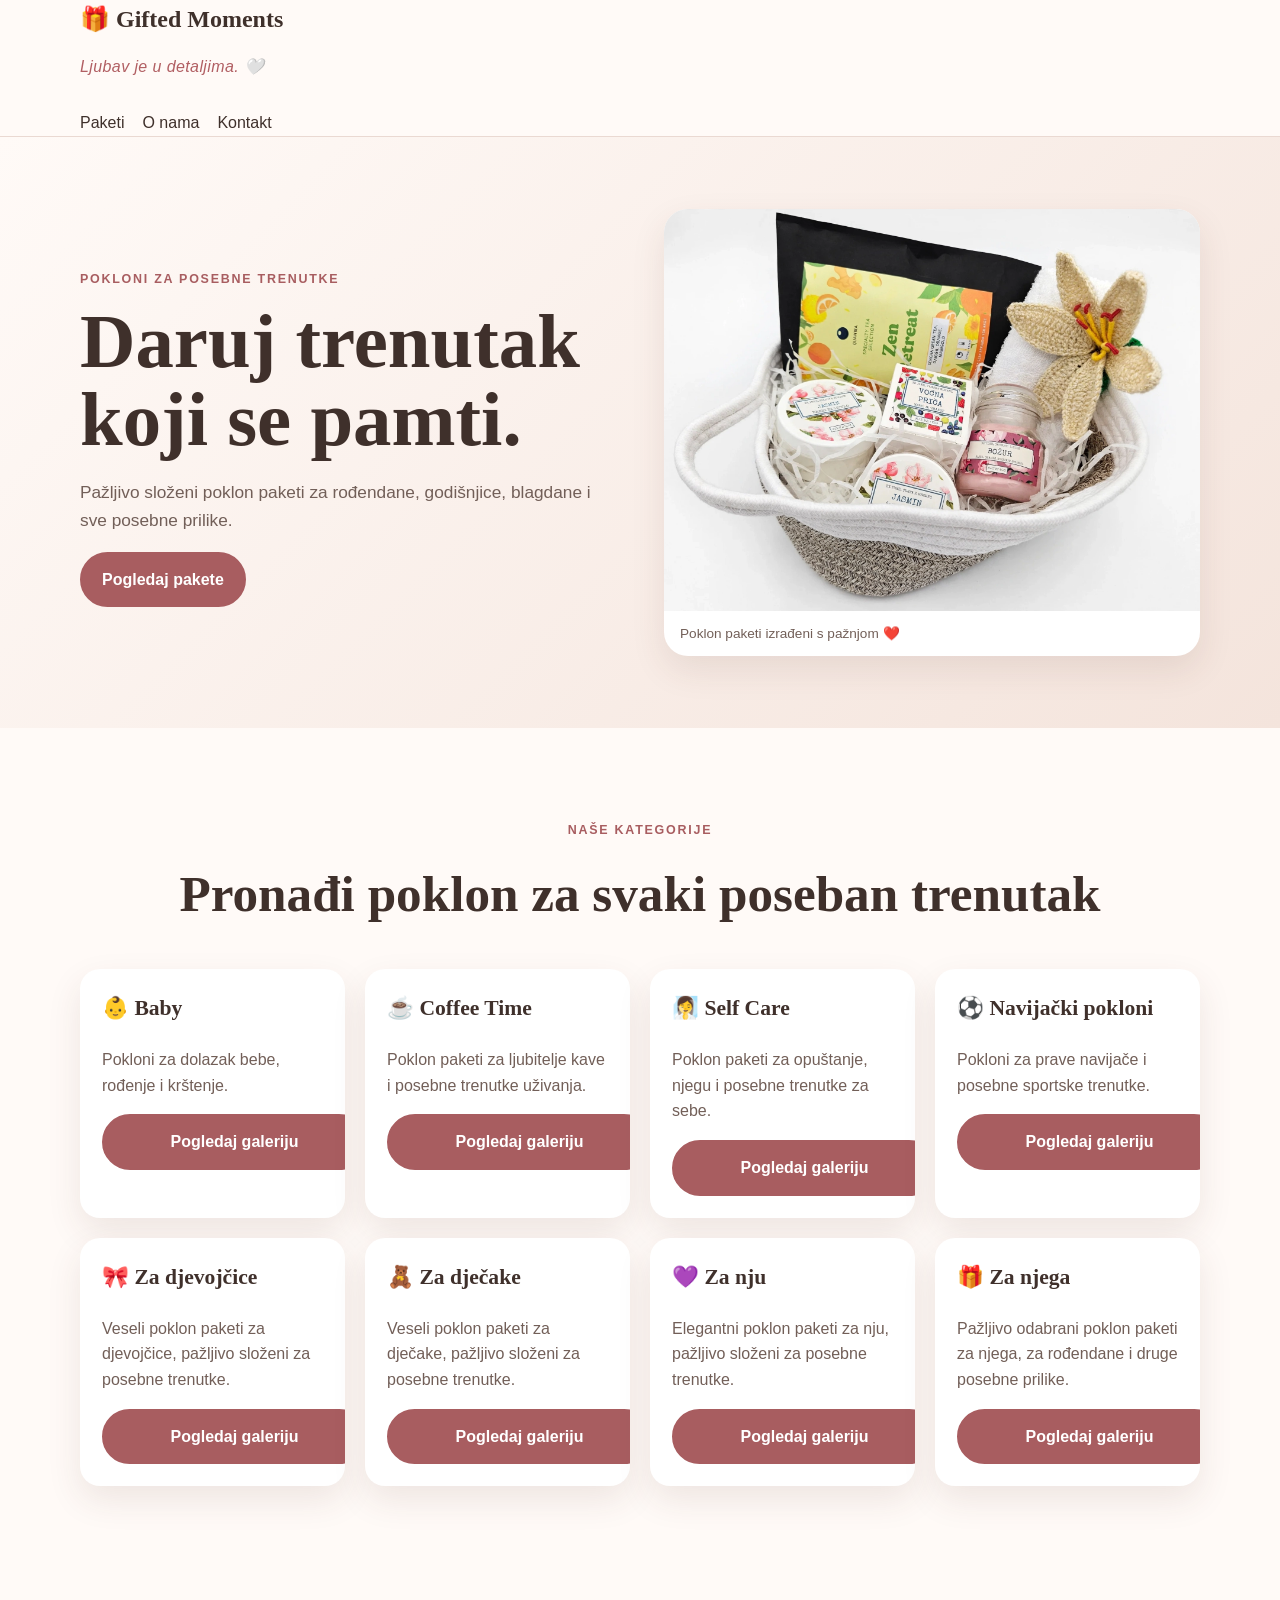
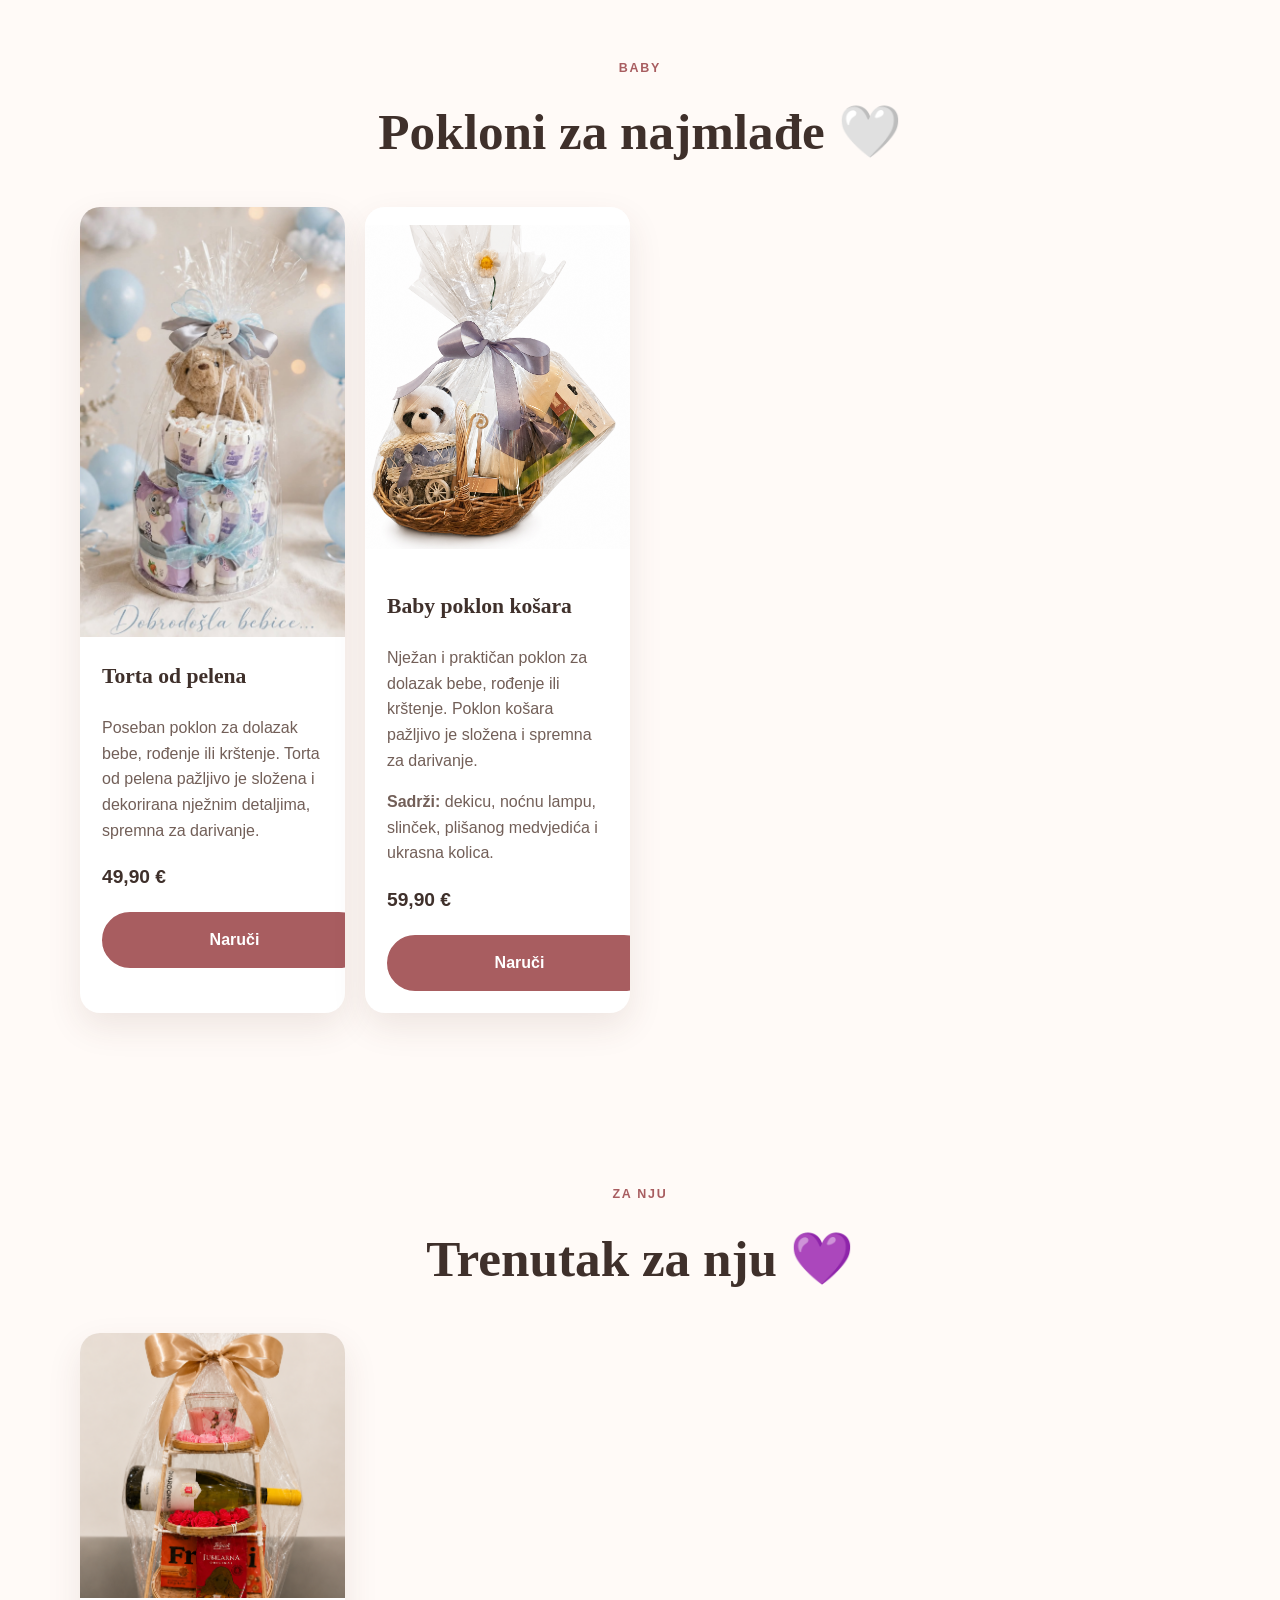
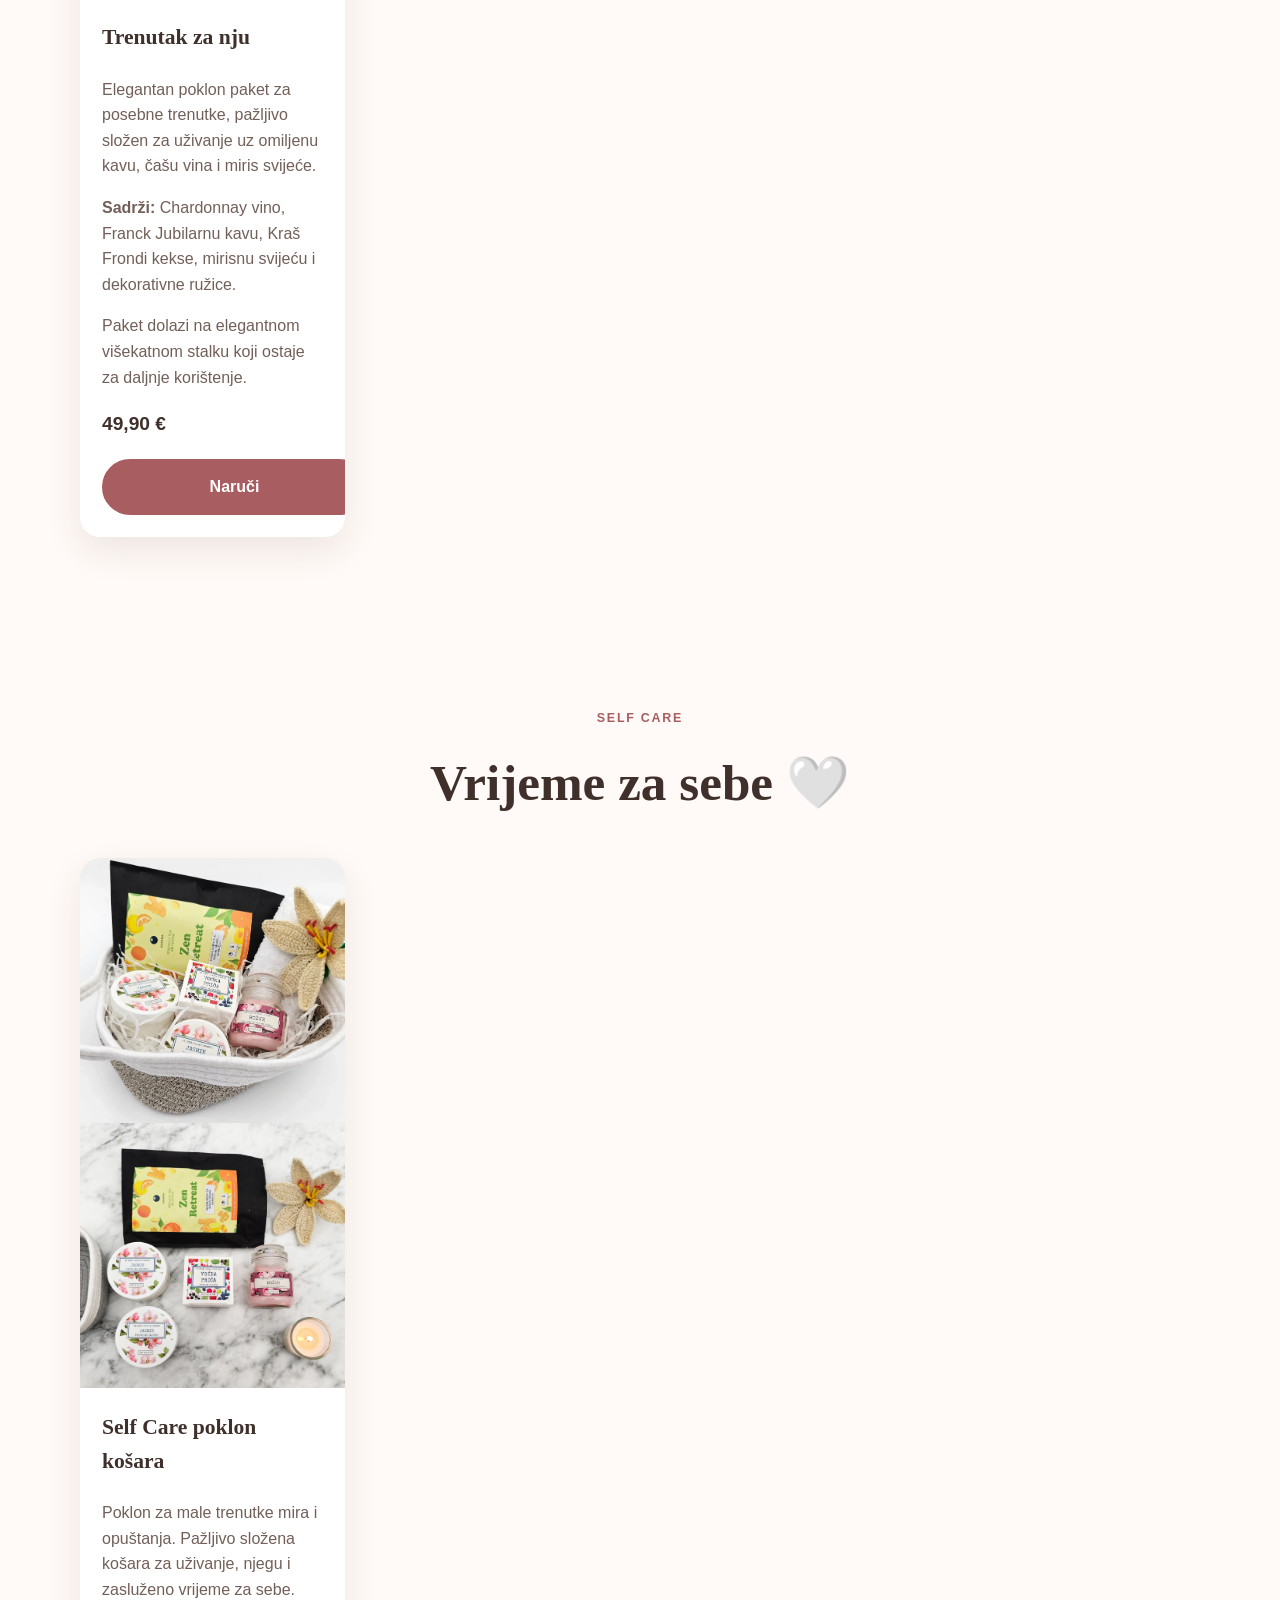
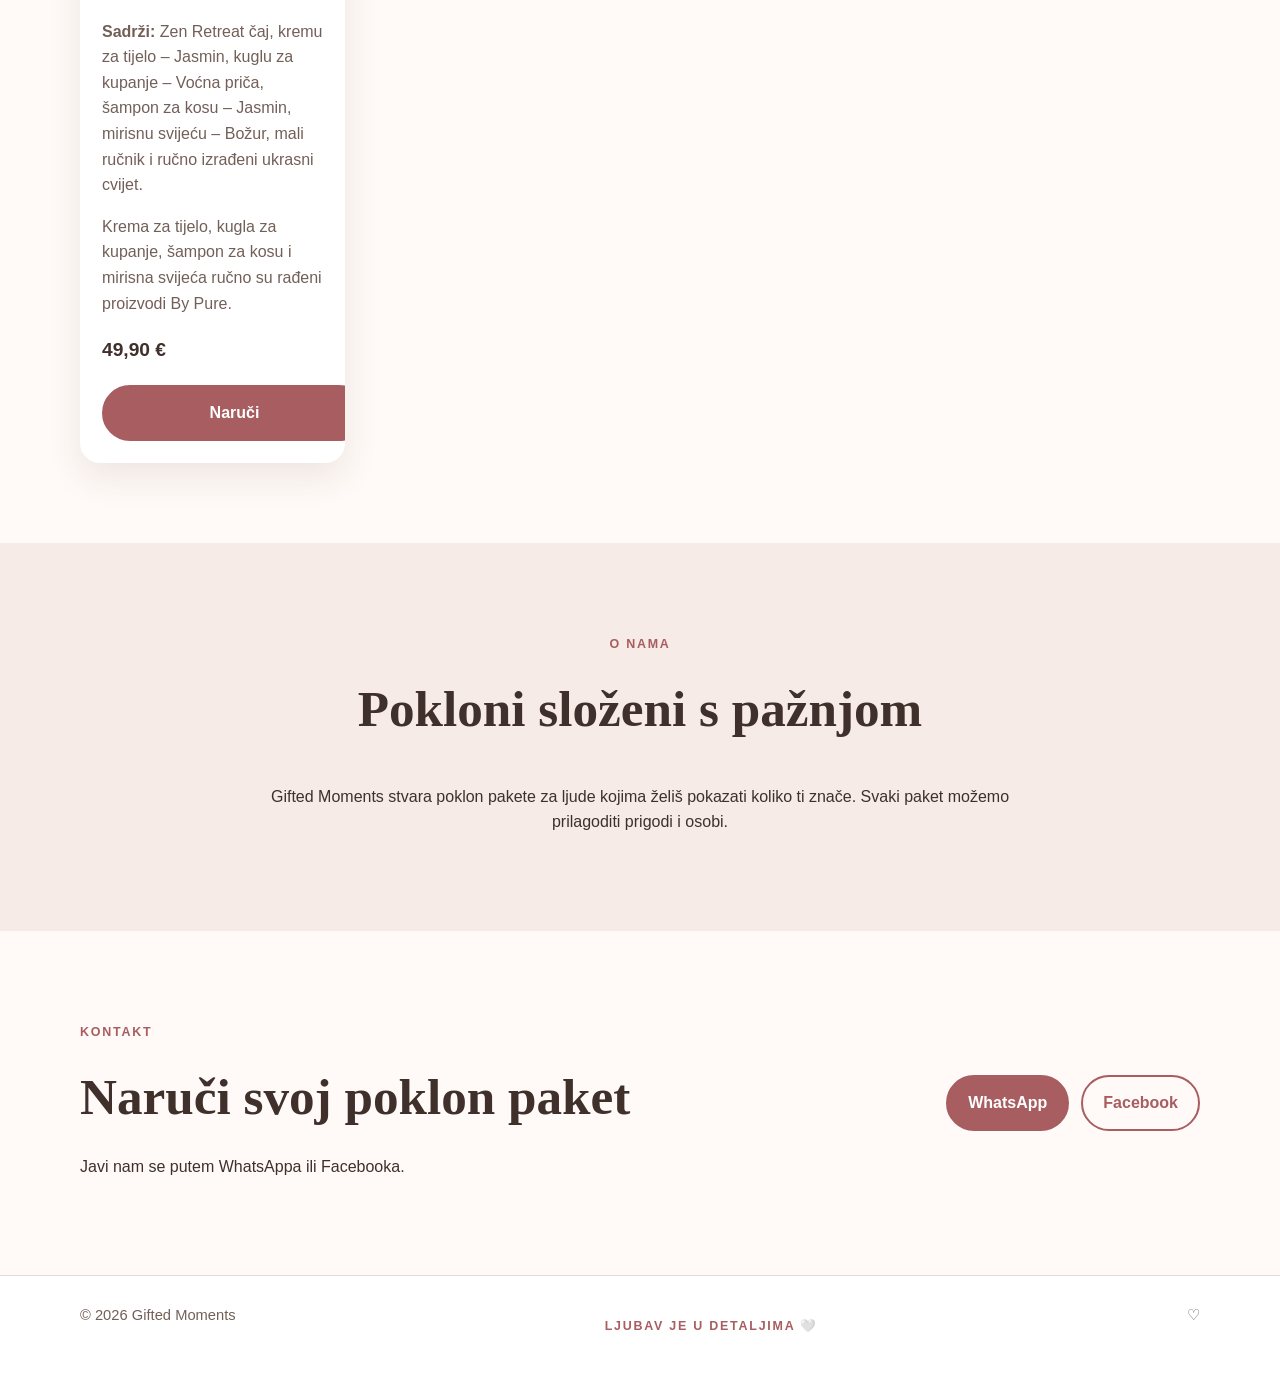
==== index.html @ bd30f913 "Update link to 'za-nju' page" ====
<!DOCTYPE html>
<html lang="hr">
<head>
  <meta charset="UTF-8">
  <meta name="viewport" content="width=device-width, initial-scale=1.0">
  <title>Gifted Moments</title>
  <meta name="description" content="Poklon paketi za rođendane, godišnjice, blagdane i posebne trenutke.">
  <link rel="stylesheet" href="style.css">
</head>
<body>

<header class="topbar">
  <div class="container nav">
    <a href="#" class="brand">🎁 Gifted Moments</a>
    <p class="tagline">Ljubav je u detaljima. 🤍</p>
    <nav>
      <a href="#paketi">Paketi</a>
      <a href="#o-nama">O nama</a>
      <a href="#kontakt">Kontakt</a>
    </nav>
  </div>
</header>

<main>
  <section class="hero">
    <div class="container hero-grid">
      <div class="hero-copy">
        <p class="eyebrow"> <p class="eyebrow">POKLONI ZA POSEBNE TRENUTKE
        <h1>Daruj trenutak koji se pamti.</h1>
        <p>
          Pažljivo složeni poklon paketi za rođendane, godišnjice,
          blagdane i sve posebne prilike.
        </p>
        <a class="btn" href="#paketi">Pogledaj pakete</a>
      </div>
      
       <div class="hero-card">
  <img src="743386960_1060607303157126_5761154834224235839_n.webp" alt="Gifted Moments poklon paket">
  <div class="image-note">Poklon paketi izrađeni s pažnjom ❤️</div>
</div>
  </section>
<section id="paketi" class="section">
  <div class="container">
    <p class="eyebrow center">Naše kategorije</p>
    <h2>Pronađi poklon za svaki poseban trenutak</h2>

    <div class="products">

      <article class="product">
        <div class="product-body">
          <h3>👶 Baby</h3>
          <p>Pokloni za dolazak bebe, rođenje i krštenje.</p>
          <a class="btn small" href="#baby">Pogledaj galeriju</a>
        </div>
      </article>

      <article class="product">
        <div class="product-body">
          <h3>☕ Coffee Time</h3>
          <p>Poklon paketi za ljubitelje kave i posebne trenutke uživanja.</p>
          <a class="btn small" href="#coffee-time">Pogledaj galeriju</a>
        </div>
      </article>

      <article class="product">
        <div class="product-body">
          <h3>🧖‍♀️ Self Care</h3>
          <p>Poklon paketi za opuštanje, njegu i posebne trenutke za sebe.</p>
          <a class="btn small" href="#self-care">Pogledaj galeriju</a>
        </div>
      </article>

      <article class="product">
        <div class="product-body">
          <h3>⚽ Navijački pokloni</h3>
          <p>Pokloni za prave navijače i posebne sportske trenutke.</p>
          <a class="btn small" href="#navijacki">Pogledaj galeriju</a>
        </div>
      </article>

      <article class="product">
        <div class="product-body">
          <h3>🎀 Za djevojčice</h3>
          <p>Veseli poklon paketi za djevojčice, pažljivo složeni za posebne trenutke.</p>
          <a class="btn small" href="#djevojcice">Pogledaj galeriju</a>
        </div>
      </article>

      <article class="product">
        <div class="product-body">
          <h3>🧸 Za dječake</h3>
          <p>Veseli poklon paketi za dječake, pažljivo složeni za posebne trenutke.</p>
          <a class="btn small" href="#djecaci">Pogledaj galeriju</a>
        </div>
      </article>
<article class="product">
  <div class="product-body">
    <h3>💜 Za nju</h3>
    <p>Elegantni poklon paketi za nju, pažljivo složeni za posebne trenutke.</p>
    <a class="btn small" href="za-nju.html">Pogledaj galeriju</a>
  </div>
</article>
      <article class="product">
        <div class="product-body">
          <h3>🎁 Za njega</h3>
          <p>Pažljivo odabrani poklon paketi za njega, za rođendane i druge posebne prilike.</p>
          <a class="btn small" href="#za-njega">Pogledaj galeriju</a>
        </div>
      </article>

    </div>
  </div>
</section>
<section id="baby" class="section">
  <div class="container">
    <p class="eyebrow center">BABY</p>
    <h2>Pokloni za najmlađe 🤍</h2>

    <div class="products">

      <article class="product">
        <img src="786778303_1833585441340446_5431290998568531821_n.jpg" alt="Baby poklon paket">
        <div class="product-body">
          <h3>Torta od pelena</h3>
          <p>Poseban poklon za dolazak bebe, rođenje ili krštenje. Torta od pelena pažljivo je složena i dekorirana nježnim detaljima, spremna za darivanje.</p>
<p class="price">49,90 €</p>
  
          <a class="btn small" href="https://wa.me/385953366332?text=Pozdrav%2C%20zanima%20me%20Torta%20od%20pelena%20po%20cijeni%2049%2C90%20%E2%82%AC." target="_blank">Naruči</a>
        </div>
      </article>

      <article class="product">
  <img src="file_00000000be64820a98b0999968f11ad8.png" alt="Baby poklon košara s pandom">
  <div class="product-body">
    <h3>Baby poklon košara</h3>
    <p>Nježan i praktičan poklon za dolazak bebe, rođenje ili krštenje. Poklon košara pažljivo je složena i spremna za darivanje.</p>
<p><strong>Sadrži:</strong> dekicu, noćnu lampu, slinček, plišanog medvjedića i ukrasna kolica.</p>
<p class="price">59,90 €</p>
    
    <a class="btn small" href="https://wa.me/385953366332?text=Pozdrav%2C%20zanima%20me%20Baby%20poklon%20ko%C5%A1ara%20po%20cijeni%2059%2C90%20%E2%82%AC." target="_blank">Naruči</a>
  </div>
</article>

    </div>
  </div>
</section>
<section id="za-nju" class="section">
  <div class="container">
    <p class="eyebrow center">ZA NJU</p>
    <h2>Trenutak za nju 💜</h2>

    <div class="products">

      <article class="product">
        <img src="Za-nju-1.png" alt="Poklon paket Trenutak za nju">

        <div class="product-body">
          <h3>Trenutak za nju</h3>

          <p>
            Elegantan poklon paket za posebne trenutke,
            pažljivo složen za uživanje uz omiljenu kavu,
            čašu vina i miris svijeće.
          </p>

          <p>
            <strong>Sadrži:</strong> Chardonnay vino,
            Franck Jubilarnu kavu, Kraš Frondi kekse,
            mirisnu svijeću i dekorativne ružice.
          </p>

          <p>
            Paket dolazi na elegantnom višekatnom stalku
            koji ostaje za daljnje korištenje.
          </p>

          <p class="price">49,90 €</p>

          <a class="btn small"
             href="https://wa.me/385953366332?text=Pozdrav%2C%20zanima%20me%20poklon%20paket%20Trenutak%20za%20nju%20po%20cijeni%2049%2C90%20%E2%82%AC."
             target="_blank">Naruči</a>
        </div>
      </article>

    </div>
  </div>
</section>
  
  <section id="self-care" class="section">
  <div class="container">
    <p class="eyebrow center">SELF CARE</p>
    <h2>Vrijeme za sebe 🤍</h2>

    <div class="products">

      <article class="product">
        <img src="Self-care 1.webp" alt="Self Care poklon košara">

        <img src="Self-care 2.webp" alt="Sadržaj Self Care poklon košare">

        <div class="product-body">
          <h3>Self Care poklon košara</h3>

          <p>Poklon za male trenutke mira i opuštanja. Pažljivo složena košara za uživanje, njegu i zasluženo vrijeme za sebe.</p>

          <p><strong>Sadrži:</strong> Zen Retreat čaj, kremu za tijelo – Jasmin, kuglu za kupanje – Voćna priča, šampon za kosu – Jasmin, mirisnu svijeću – Božur, mali ručnik i ručno izrađeni ukrasni cvijet.</p>

          <p>Krema za tijelo, kugla za kupanje, šampon za kosu i mirisna svijeća ručno su rađeni proizvodi By Pure.</p>

          <p class="price">49,90 €</p>

          <a class="btn small" href="https://wa.me/385953366332?text=Pozdrav%2C%20zanima%20me%20Self%20Care%20poklon%20ko%C5%A1ara%20po%20cijeni%2049%2C90%20%E2%82%AC." target="_blank">Naruči</a>
        </div>
      </article>

    </div>
  </div>
</section>
  <section id="o-nama" class="section soft">
    <div class="container narrow">
      <p class="eyebrow center">O nama</p>
      <h2>Pokloni složeni s pažnjom</h2>
      <p class="center">
        Gifted Moments stvara poklon pakete za ljude kojima želiš pokazati
        koliko ti znače. Svaki paket možemo prilagoditi prigodi i osobi.
      </p>
    </div>
  </section>

  <section id="kontakt" class="section">
    <div class="container contact">
      <div>
        <p class="eyebrow">Kontakt</p>
        <h2>Naruči svoj poklon paket</h2>
        <p>Javi nam se putem WhatsAppa ili Facebooka.</p>
      </div>
      <div class="contact-links">
        <a class="btn" href="https://wa.me/385000000000" target="_blank">WhatsApp</a>
        <a class="btn outline" href="https://https://facebook.com/share/1BZbxd3BE4/.com/" target="_blank">Facebook</a>
      </div>
    </div>
  </section>
</main>

<footer>
  <div class="container footer-inner">
    <span>© 2026 Gifted Moments</span><p class="eyebrow">LJUBAV JE U DETALJIMA 🤍</p>
    <span> ♡</span>
  </div>
</footer>

</body>
</html>
---- style.css ----
⁸* {
  box-sizing: border-box;
}

:root {
  --bg: #fffaf7;
  --soft: #f6ebe6;
  --text: #3f302b;
  --muted: #725f58;
  --accent: #a85d60;
  --accent-dark: #8d474a;
  --line: #ead9d2;
  --white: #ffffff;
  --shadow: 0 14px 34px rgba(86, 52, 44, 0.10);
}

html {
  scroll-behavior: smooth;
}

body {
  margin: 0;
  font-family: Arial, Helvetica, sans-serif;
  color: var(--text);
  background: var(--bg);
  line-height: 1.6;
}

img {
  width: 100%;
  display: block;
}

a {
  color: inherit;
  text-decoration: none;
}

.container {
  width: min(1120px, calc(100% - 32px));
  margin: 0 auto;
}

.narrow {
  width: min(760px, calc(100% - 32px));
}

.topbar {
  position: sticky;
  top: 0;
  z-index: 20;
  background: rgba(255, 250, 247, 0.95);
  border-bottom: 1px solid var(--line);
  backdrop-filter: blur(10px);
}

.nav {
  min-height: 72px;
  display: flex;
  align-items: center;
  justify-content: space-between;
  gap: 24px;
}

.brand {
  font-family: Georgia, "Times New Roman", serif;
  font-size: 1.5rem;
  font-weight: 700;
}

nav {
  display: flex;
  gap: 18px;
  flex-wrap: wrap;
}

nav a:hover {
  color: var(--accent);
}

.hero {
  padding: 72px 0;
  background: linear-gradient(135deg, #fffaf7 0%, #f4e4dc 100%);
}

.hero-grid {
  display: grid;
  grid-template-columns: 1fr 1fr;
  gap: 48px;
  align-items: center;
}

.eyebrow {
  text-transform: uppercase;
  letter-spacing: 0.14em;
  font-size: 0.78rem;
  color: var(--accent);
  font-weight: 700;
}

.hero h1, h2 {
  font-family: Georgia, "Times New Roman", serif;
}

.hero h1 {
  font-size: clamp(2.5rem, 6vw, 5rem);
  line-height: 1.02;
  margin: 12px 0 20px;
}

.hero-copy p:not(.eyebrow) {
  max-width: 590px;
  font-size: 1.08rem;
  color: var(--muted);
}

.hero-card {
  background: var(--white);
  border-radius: 24px;
  overflow: hidden;
  box-shadow: var(--shadow);
}

.hero-card img {
  aspect-ratio: 4 / 3;
  object-fit: cover;
  background: #eadfd9;
}

.image-note {
  padding: 12px 16px;
  font-size: 0.85rem;
  color: var(--muted);
}

.btn {
  display: inline-flex;
  align-items: center;
  justify-content: center;
  padding: 13px 20px;
  border-radius: 999px;
  background: var(--accent);
  color: var(--white);
  font-weight: 700;
  border: 2px solid var(--accent);
  transition: 0.2s ease;
}

.btn:hover {
  background: var(--accent-dark);
  border-color: var(--accent-dark);
  transform: translateY(-1px);
}

.btn.small {
  width: 100%;
}

.btn.outline {
  background: transparent;
  color: var(--accent);
}

.section {
  padding: 80px 0;
}

.soft {
  background: var(--soft);
}

.center {
  text-align: center;
}

h2 {
  font-size: clamp(2rem, 4vw, 3.2rem);
  margin: 8px 0 34px;
  text-align: center;
}

.products {
  display: grid;
  grid-template-columns: repeat(4, 1fr);
  gap: 20px;
}

.product {
  overflow: hidden;
  border-radius: 20px;
  background: var(--white);
  box-shadow: var(--shadow);
}

.product img {
  aspect-ratio: 1 / 1;
  object-fit: cover;
  background: #eadfd9;
}

.product-body {
  padding: 22px;
}

.product h3 {
  margin-top: 0;
  font-family: Georgia, "Times New Roman", serif;
  font-size: 1.35rem;
}

.product p {
  color: var(--muted);
}

.price {
  color: var(--text) !important;
  font-weight: 800;
  font-size: 1.2rem;
}

.contact {
  display: flex;
  align-items: center;
  justify-content: space-between;
  gap: 28px;
}

.contact h2 {
  text-align: left;
  margin-bottom: 8px;
}

.contact-links {
  display: flex;
  gap: 12px;
  flex-wrap: wrap;
}

footer {
  border-top: 1px solid var(--line);
  padding: 28px 0;
  background: #fff;
}

.footer-inner {
  display: flex;
  justify-content: space-between;
  gap: 16px;
  flex-wrap: wrap;
  color: var(--muted);
  font-size: 0.92rem;
}

@media (max-width: 900px) {
  .hero-grid {
    grid-template-columns: 1fr;
  }

  .products {
    grid-template-columns: repeat(2, 1fr);
  }

  .contact {
    align-items: flex-start;
    flex-direction: column;
  }
}

@media (max-width: 620px) {
  .nav {
    align-items: flex-start;
    flex-direction: column;
    padding: 14px 0;
  }

  nav {
    font-size: 0.92rem;
  }

  .hero {
    padding: 48px 0;
  }

  .section {
    padding: 58px 0;
  }

  .products {
    grid-template-columns: 1fr;
  }

  .btn {
    width: 100%;
  }
}
#baby .product img {
  width: 100%;
  height: 430px;
  object-fit: cover;
  object-position: center;
}
#baby .product:nth-child(2) img {
  width: 100%;
  height: 360px;
  object-fit: contain;
  background: white;
}
.nav {
  flex-wrap: wrap;
}

.tagline {
  width: 100%;
  margin: -8px 0 6px;
  font-size: 16px;
  font-style: italic;
  font-weight: 500;
  color: #b15f63;
  letter-spacing: 0.4px;
}
/* Kompaktnije zaglavlje na mobitelu */
@media (max-width: 768px) {
  .nav {
    min-height: auto;
    padding: 18px 0;
    gap: 8px;
  }

  .tagline {
    width: 100%;
    margin: 0;
    font-size: 15px;
    line-height: 1.3;
  }

  .nav nav {
    width: 100%;
    margin-top: 10px;
  }
}
@media (max-width: 768px) {
  .nav {
    row-gap: 4px;
  }

  .tagline {
    margin-bottom: 2px;
  }

  .nav nav {
    margin-top: 2px;
  }
}
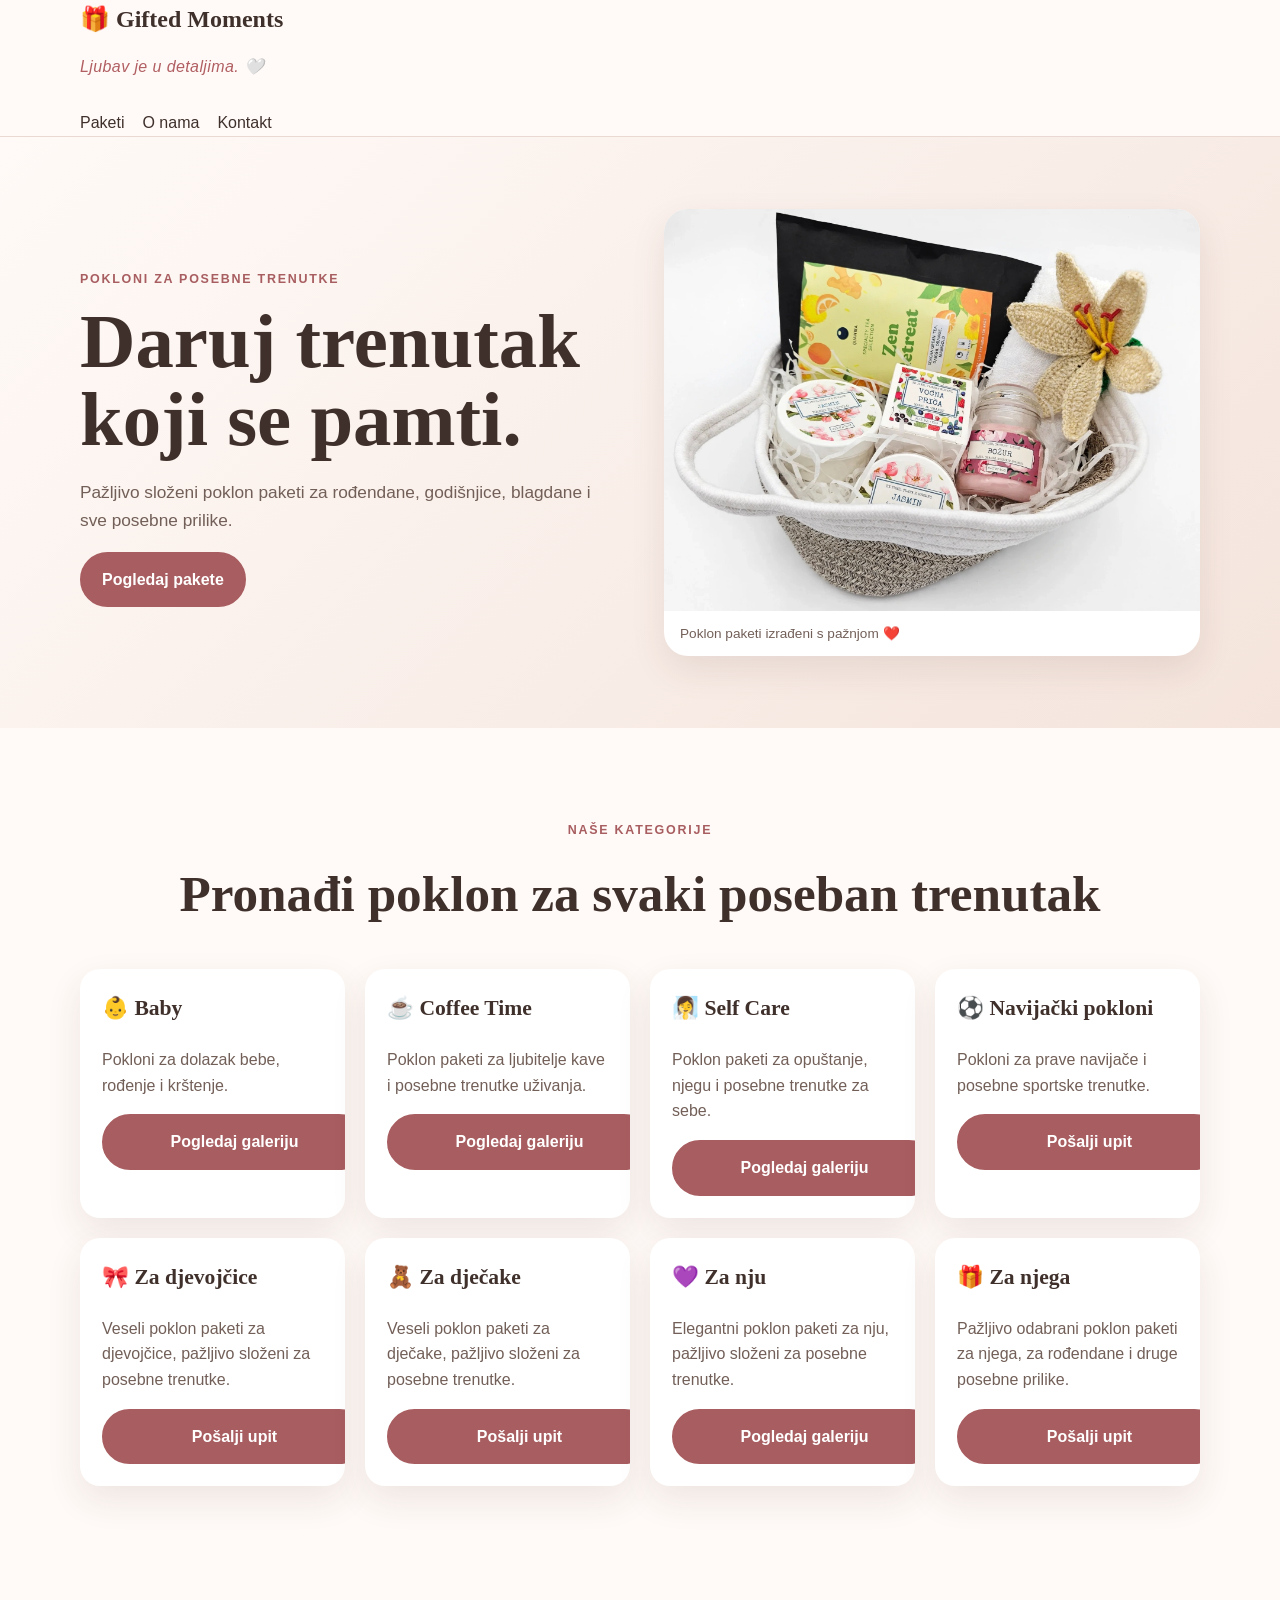
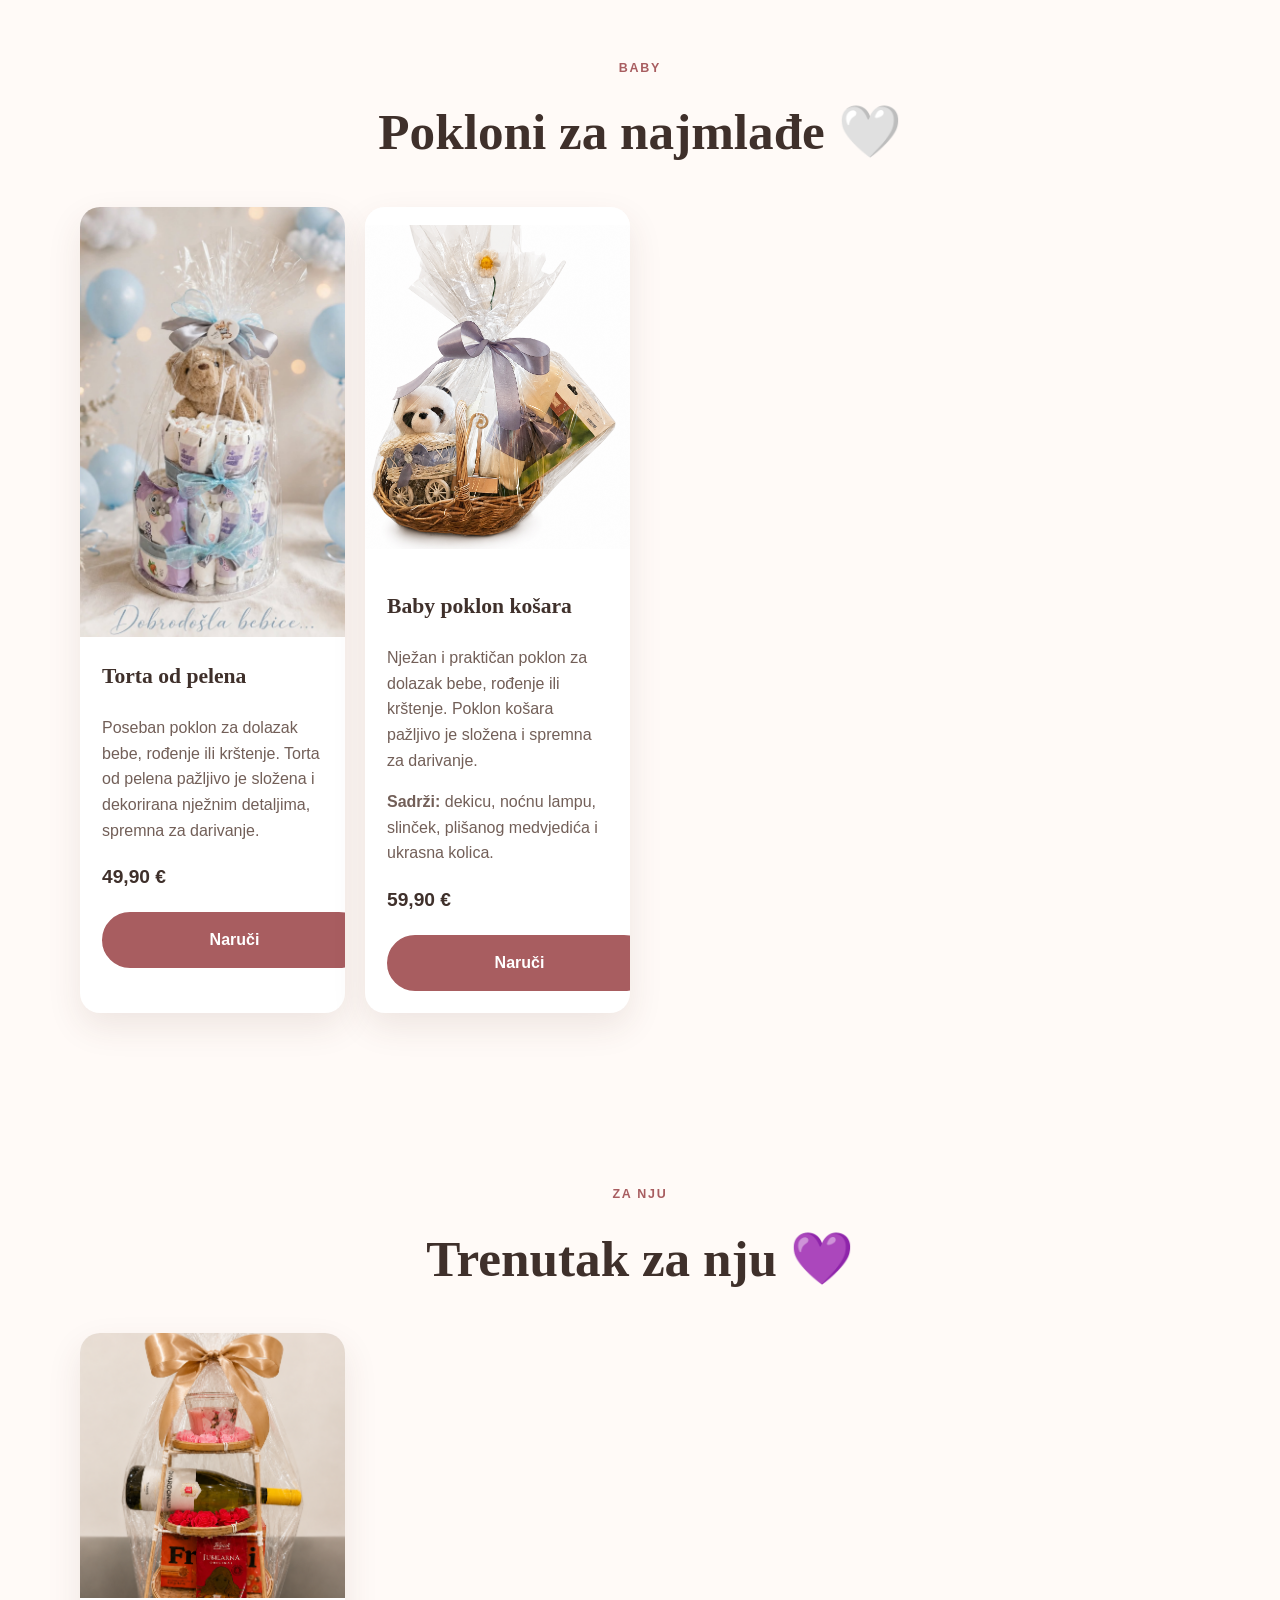
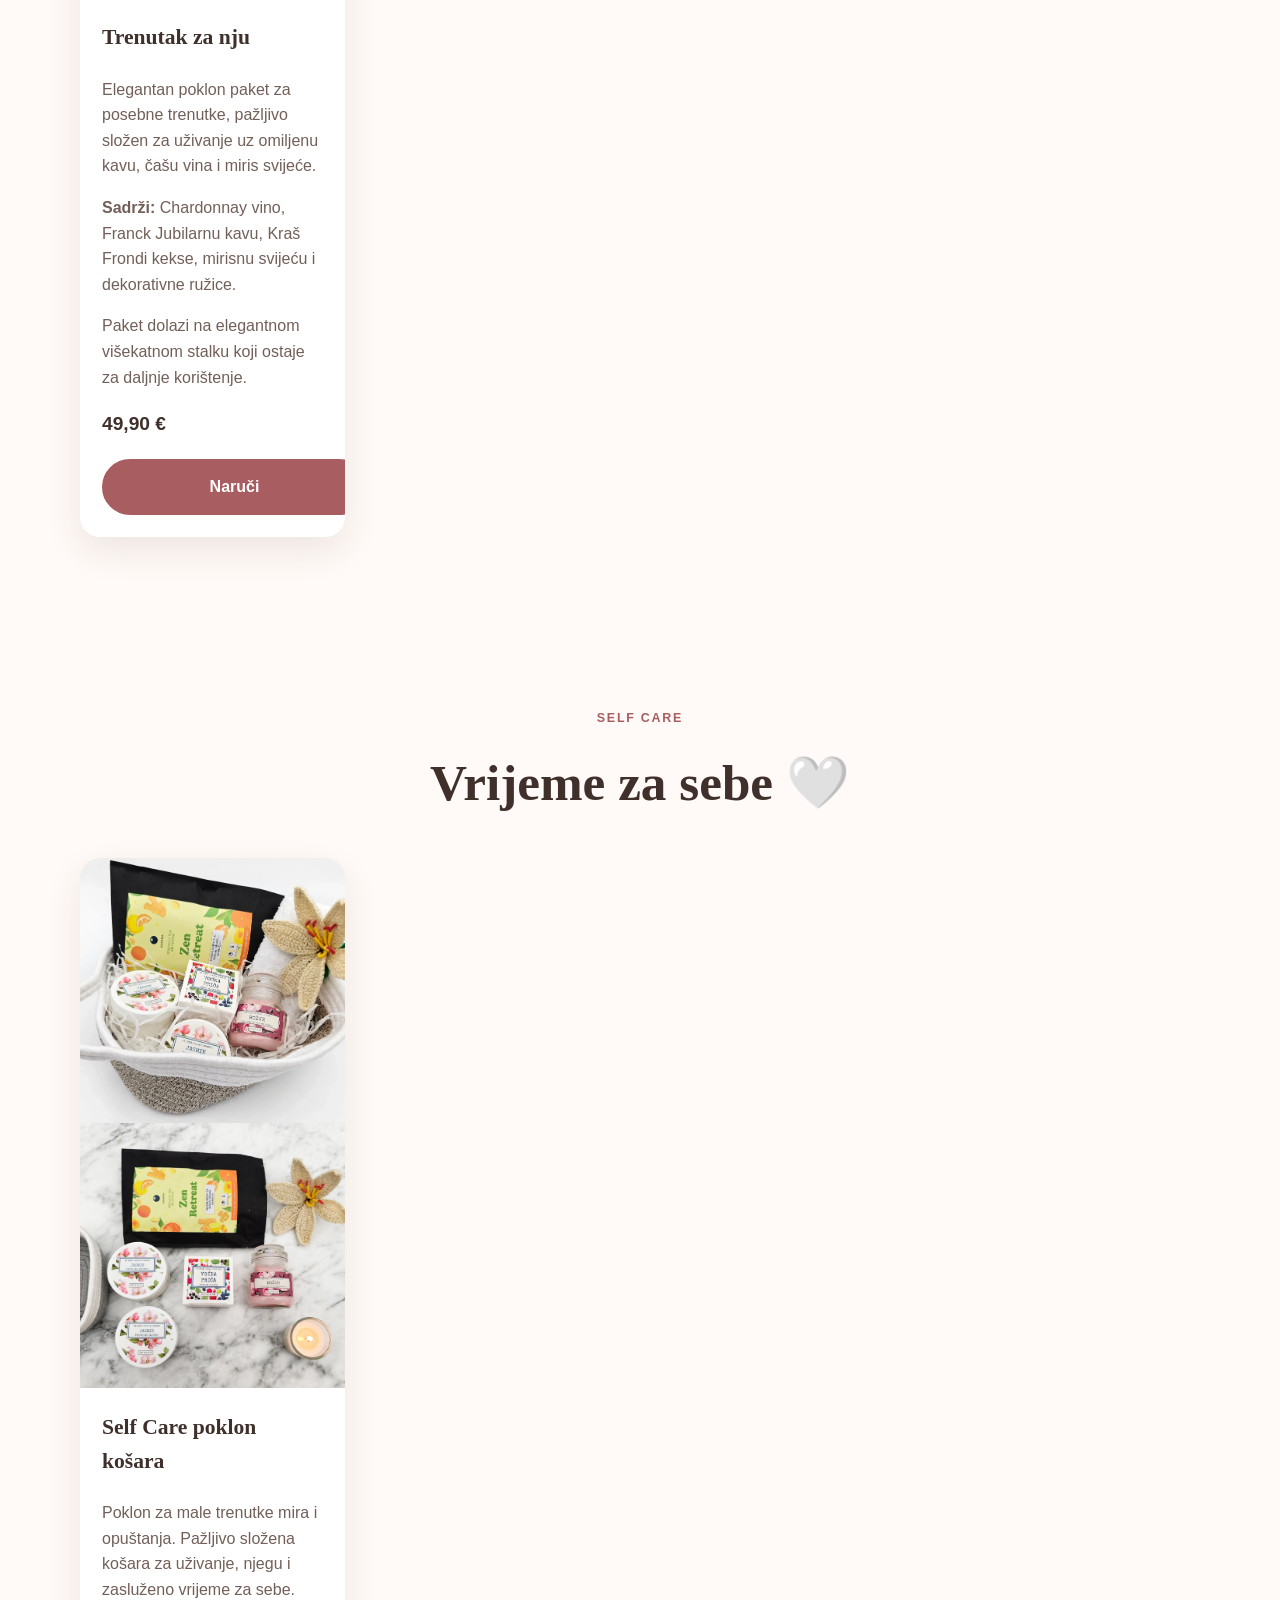
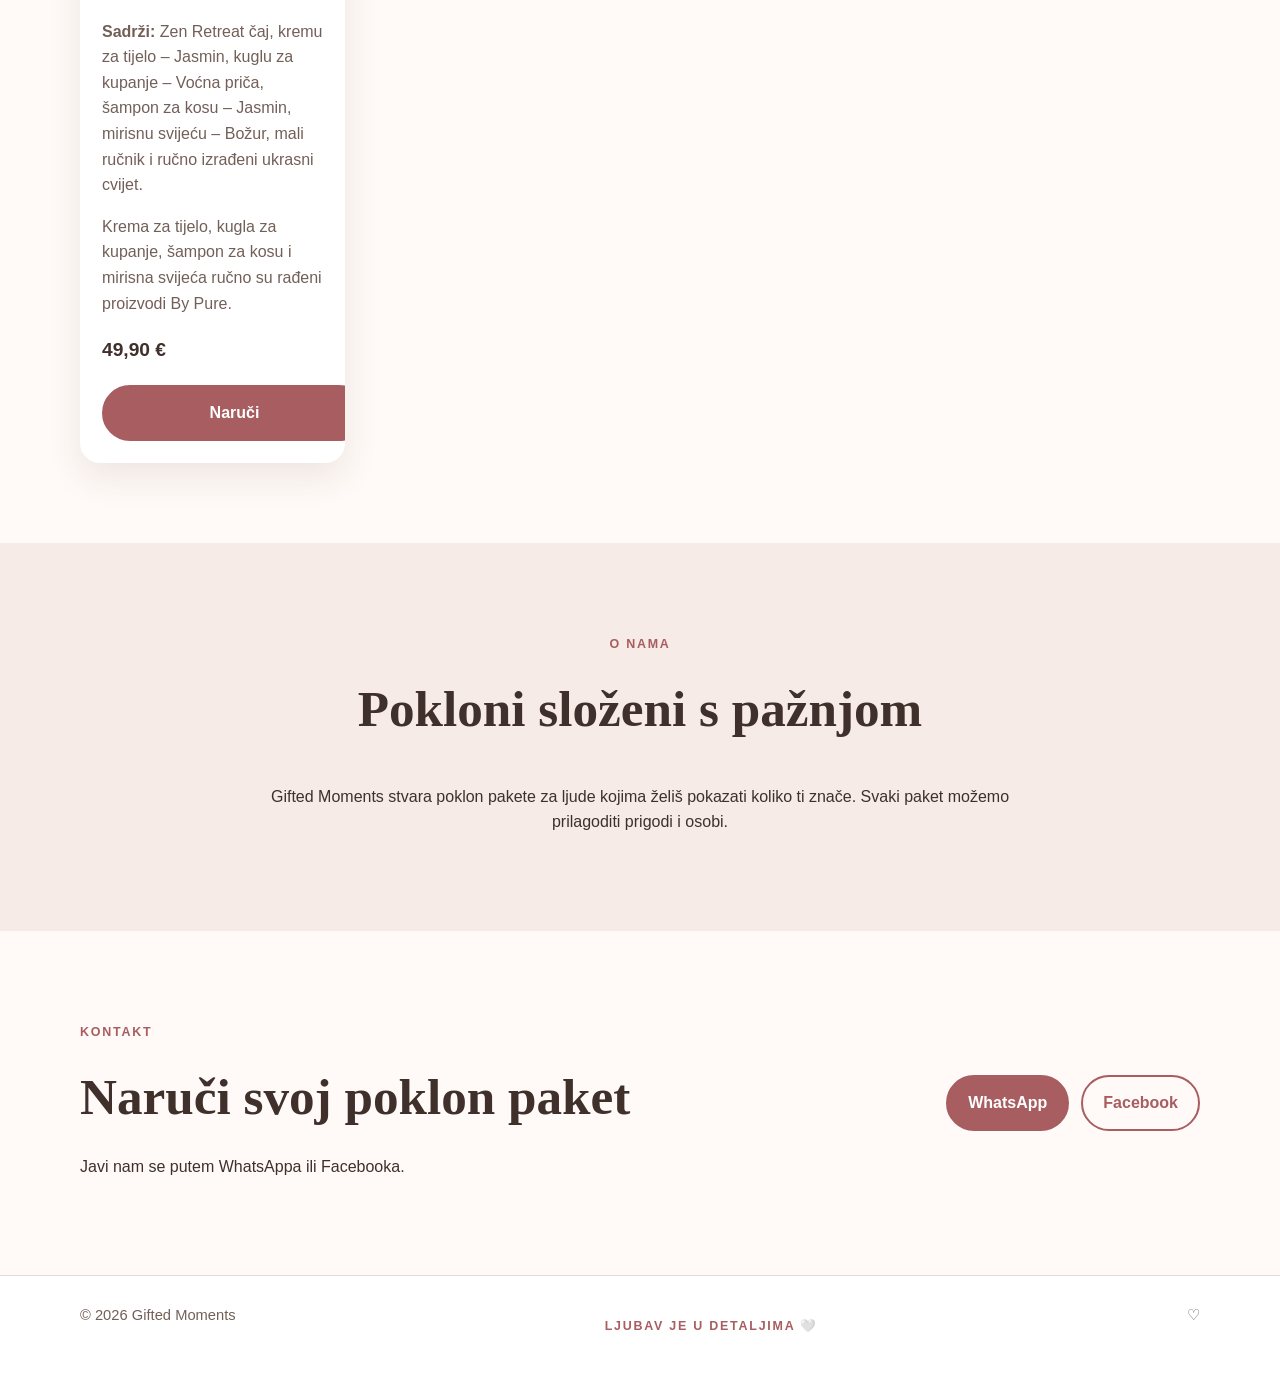
==== commit 257d7e22: "Fix homepage links and hero markup" ====
--- a/index.html
+++ b/index.html
@@ -1,6 +1,15 @@
 <!DOCTYPE html>
 <html lang="hr">
 <head>
+  <!-- Google tag (gtag.js) -->
+<script async src="https://www.googletagmanager.com/gtag/js?id=G-D5XE8VNC8J"></script>
+<script>
+  window.dataLayer = window.dataLayer || [];
+  function gtag(){dataLayer.push(arguments);}
+  gtag('js', new Date());
+
+  gtag('config', 'G-D5XE8VNC8J');
+</script>
   <meta charset="UTF-8">
   <meta name="viewport" content="width=device-width, initial-scale=1.0">
   <title>Gifted Moments</title>
@@ -25,7 +34,7 @@
   <section class="hero">
     <div class="container hero-grid">
       <div class="hero-copy">
-        <p class="eyebrow"> <p class="eyebrow">POKLONI ZA POSEBNE TRENUTKE
+        <p class="eyebrow">POKLONI ZA POSEBNE TRENUTKE</p>
         <h1>Daruj trenutak koji se pamti.</h1>
         <p>
           Pažljivo složeni poklon paketi za rođendane, godišnjice,
@@ -50,7 +59,7 @@
         <div class="product-body">
           <h3>👶 Baby</h3>
           <p>Pokloni za dolazak bebe, rođenje i krštenje.</p>
-          <a class="btn small" href="#baby">Pogledaj galeriju</a>
+          <a class="btn small" href="baby.html">Pogledaj galeriju</a>
         </div>
       </article>
 
@@ -58,7 +67,7 @@
         <div class="product-body">
           <h3>☕ Coffee Time</h3>
           <p>Poklon paketi za ljubitelje kave i posebne trenutke uživanja.</p>
-          <a class="btn small" href="#coffee-time">Pogledaj galeriju</a>
+          <a class="btn small" href="coffee-time.html">Pogledaj galeriju</a>
         </div>
       </article>
 
@@ -66,7 +75,7 @@
         <div class="product-body">
           <h3>🧖‍♀️ Self Care</h3>
           <p>Poklon paketi za opuštanje, njegu i posebne trenutke za sebe.</p>
-          <a class="btn small" href="#self-care">Pogledaj galeriju</a>
+          <a class="btn small" href="self-care.html">Pogledaj galeriju</a>
         </div>
       </article>
 
@@ -74,7 +83,7 @@
         <div class="product-body">
           <h3>⚽ Navijački pokloni</h3>
           <p>Pokloni za prave navijače i posebne sportske trenutke.</p>
-          <a class="btn small" href="#navijacki">Pogledaj galeriju</a>
+          <a class="btn small" href="index.html#kontakt">Pošalji upit</a>
         </div>
       </article>
 
@@ -82,7 +91,7 @@
         <div class="product-body">
           <h3>🎀 Za djevojčice</h3>
           <p>Veseli poklon paketi za djevojčice, pažljivo složeni za posebne trenutke.</p>
-          <a class="btn small" href="#djevojcice">Pogledaj galeriju</a>
+          <a class="btn small" href="index.html#kontakt">Pošalji upit</a>
         </div>
       </article>
 
@@ -90,7 +99,7 @@
         <div class="product-body">
           <h3>🧸 Za dječake</h3>
           <p>Veseli poklon paketi za dječake, pažljivo složeni za posebne trenutke.</p>
-          <a class="btn small" href="#djecaci">Pogledaj galeriju</a>
+          <a class="btn small" href="index.html#kontakt">Pošalji upit</a>
         </div>
       </article>
 <article class="product">
@@ -104,7 +113,7 @@
         <div class="product-body">
           <h3>🎁 Za njega</h3>
           <p>Pažljivo odabrani poklon paketi za njega, za rođendane i druge posebne prilike.</p>
-          <a class="btn small" href="#za-njega">Pogledaj galeriju</a>
+          <a class="btn small" href="index.html#kontakt">Pošalji upit</a>
         </div>
       </article>
 
@@ -236,7 +245,7 @@
       </div>
       <div class="contact-links">
         <a class="btn" href="https://wa.me/385000000000" target="_blank">WhatsApp</a>
-        <a class="btn outline" href="https://https://facebook.com/share/1BZbxd3BE4/.com/" target="_blank">Facebook</a>
+        <a class="btn outline" href="https://www.facebook.com/share/1BZbxd3BE4/" target="_blank">Facebook</a>
       </div>
     </div>
   </section>
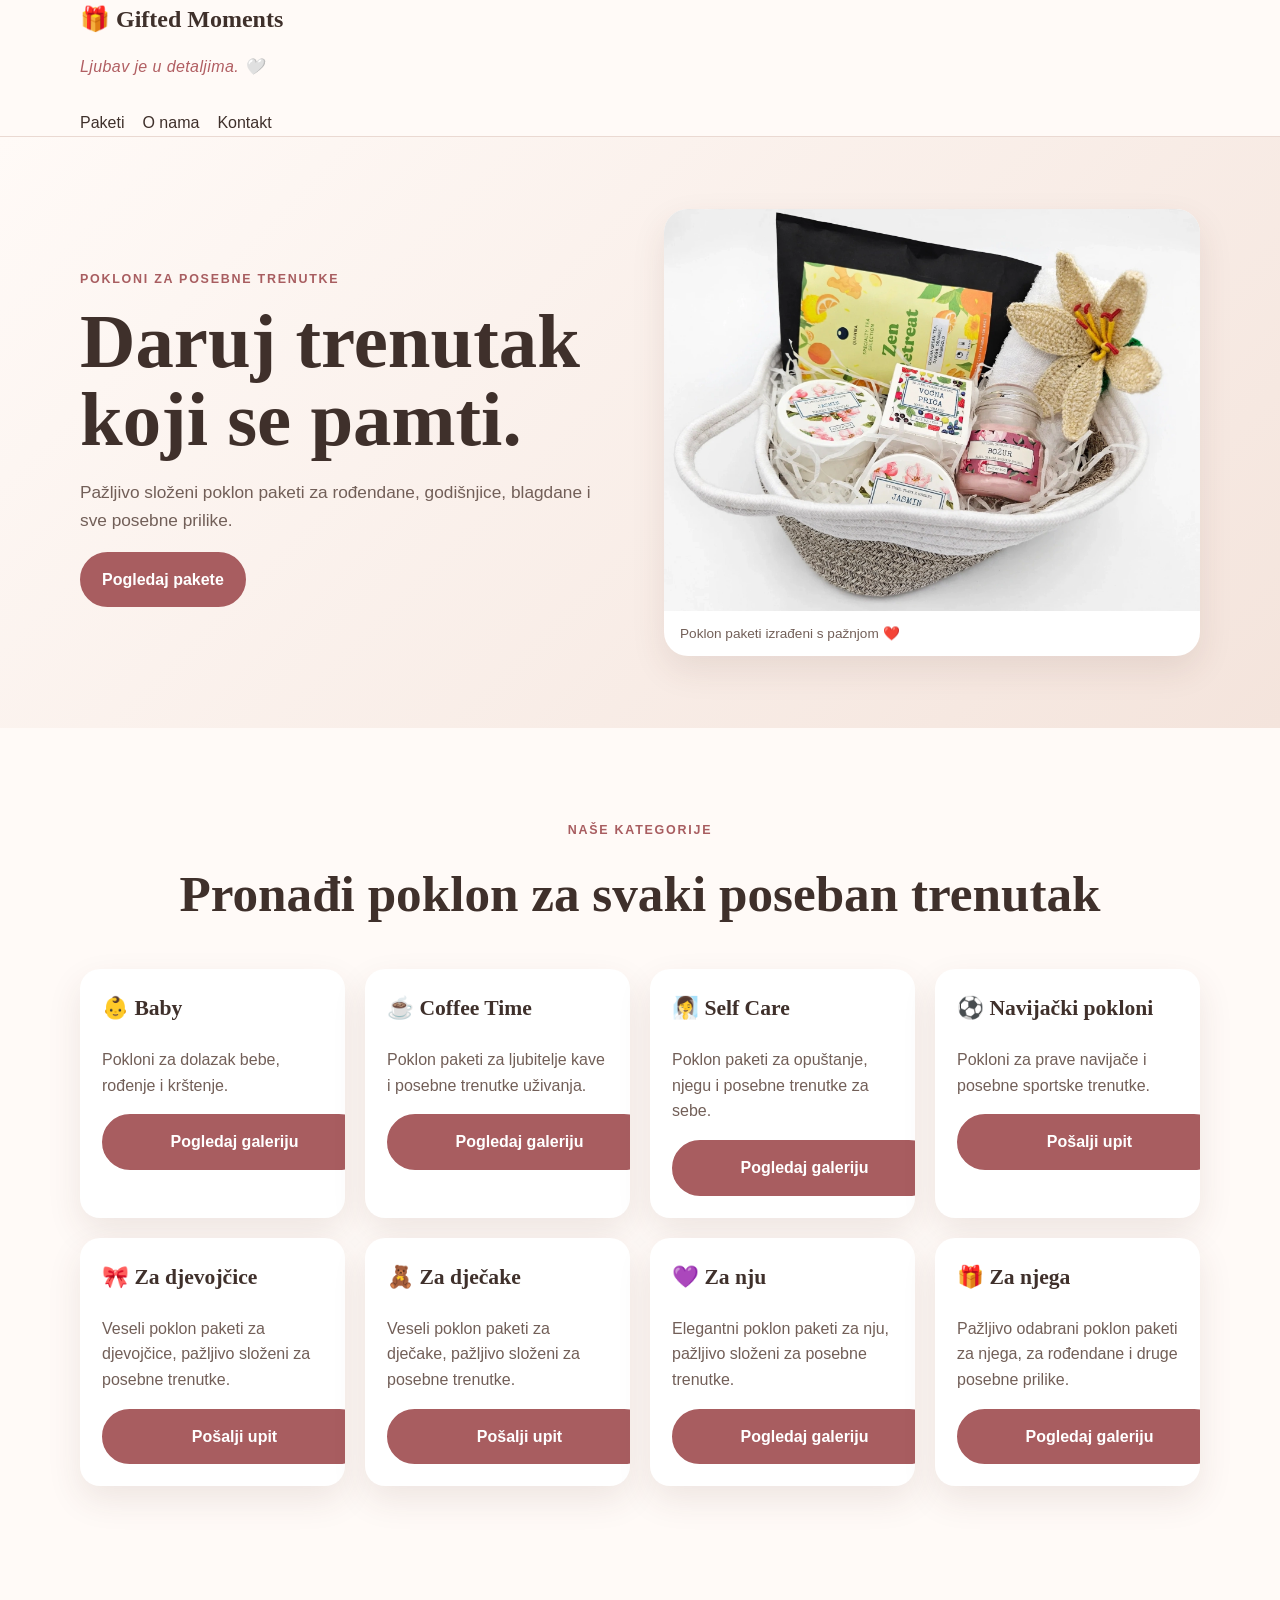
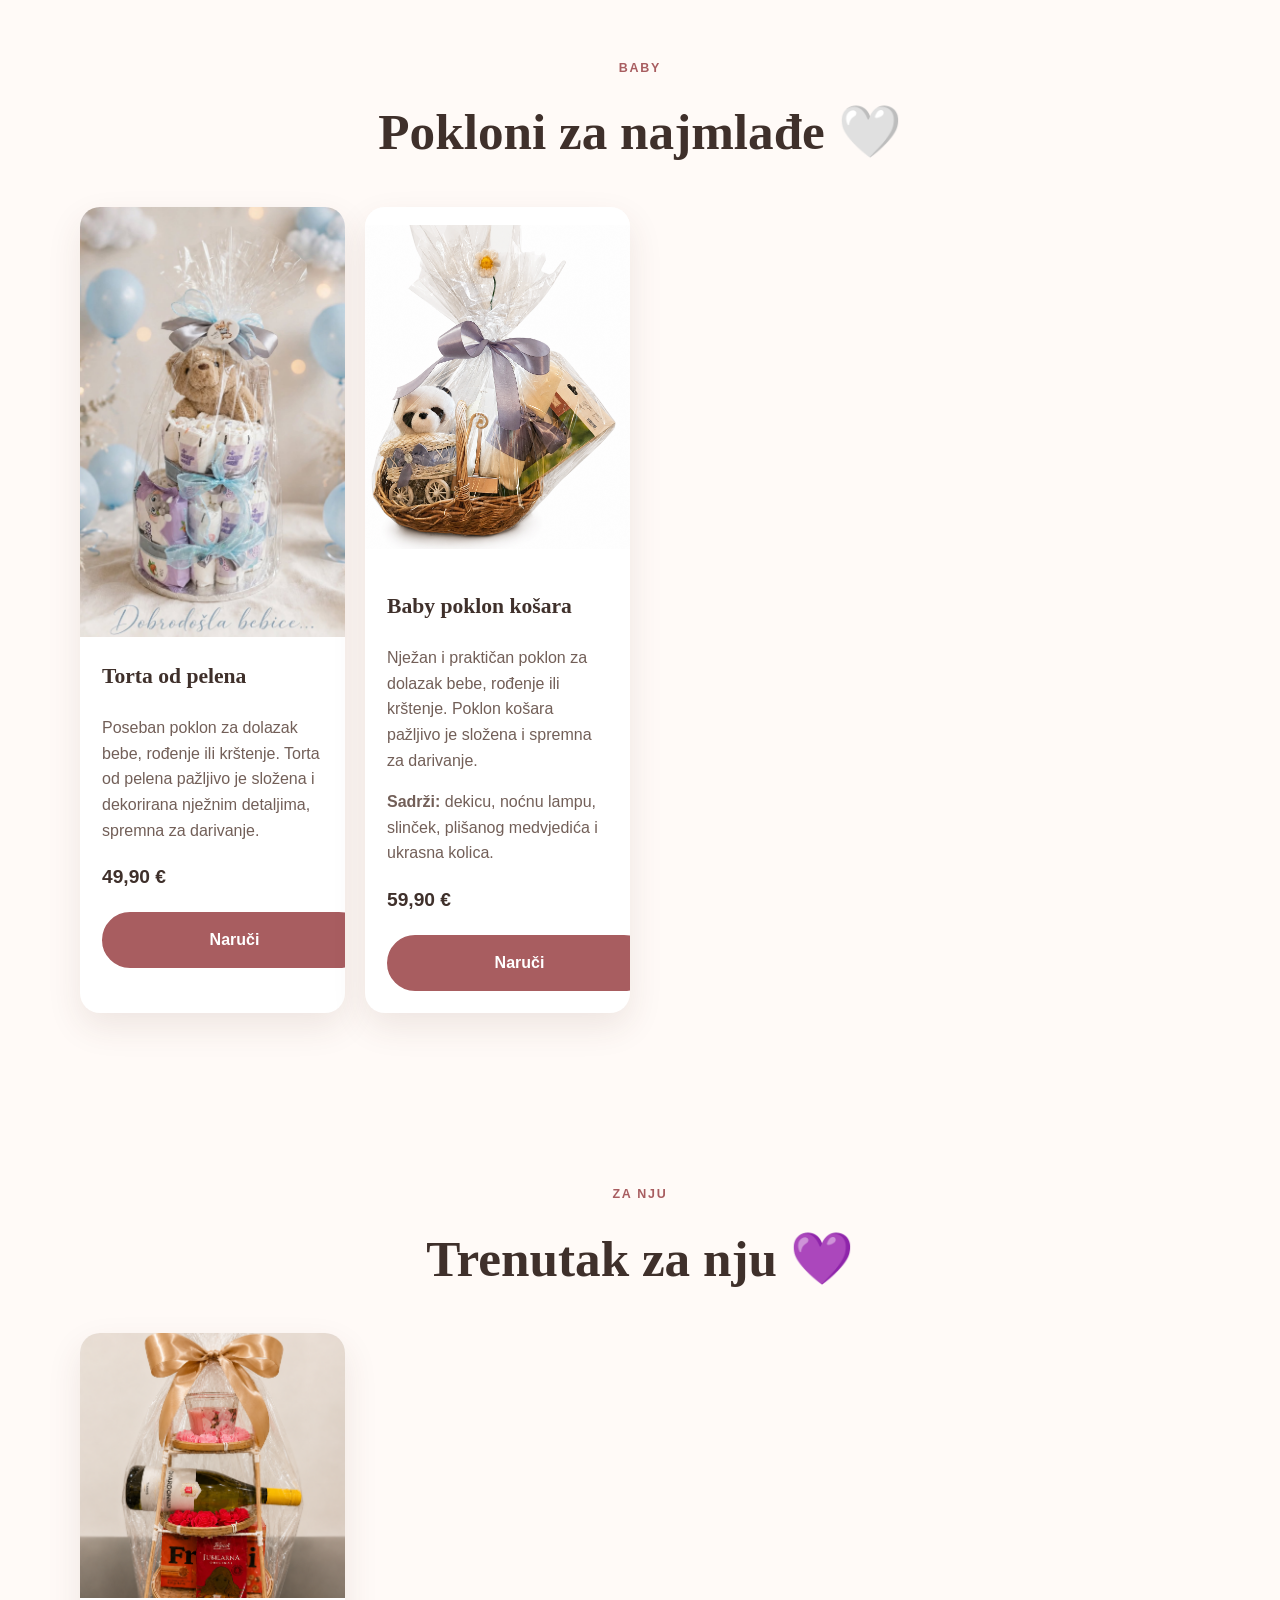
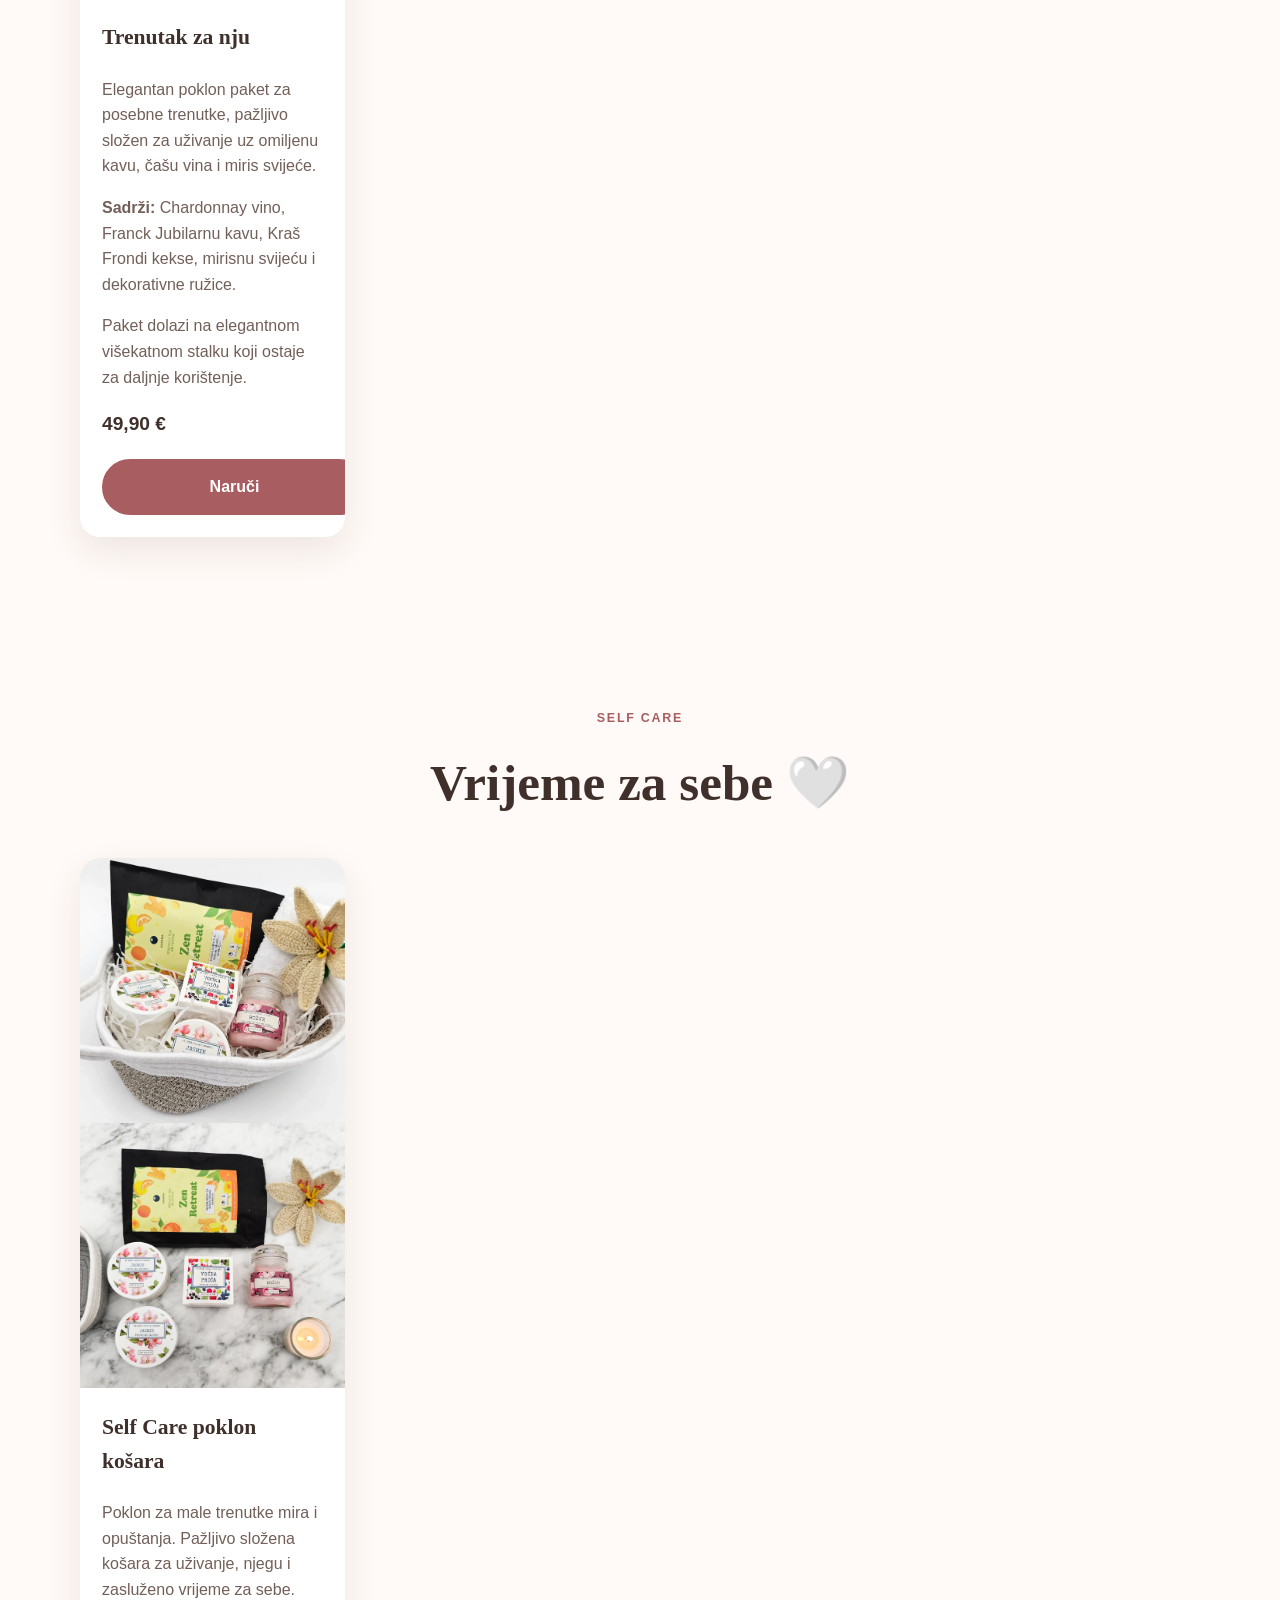
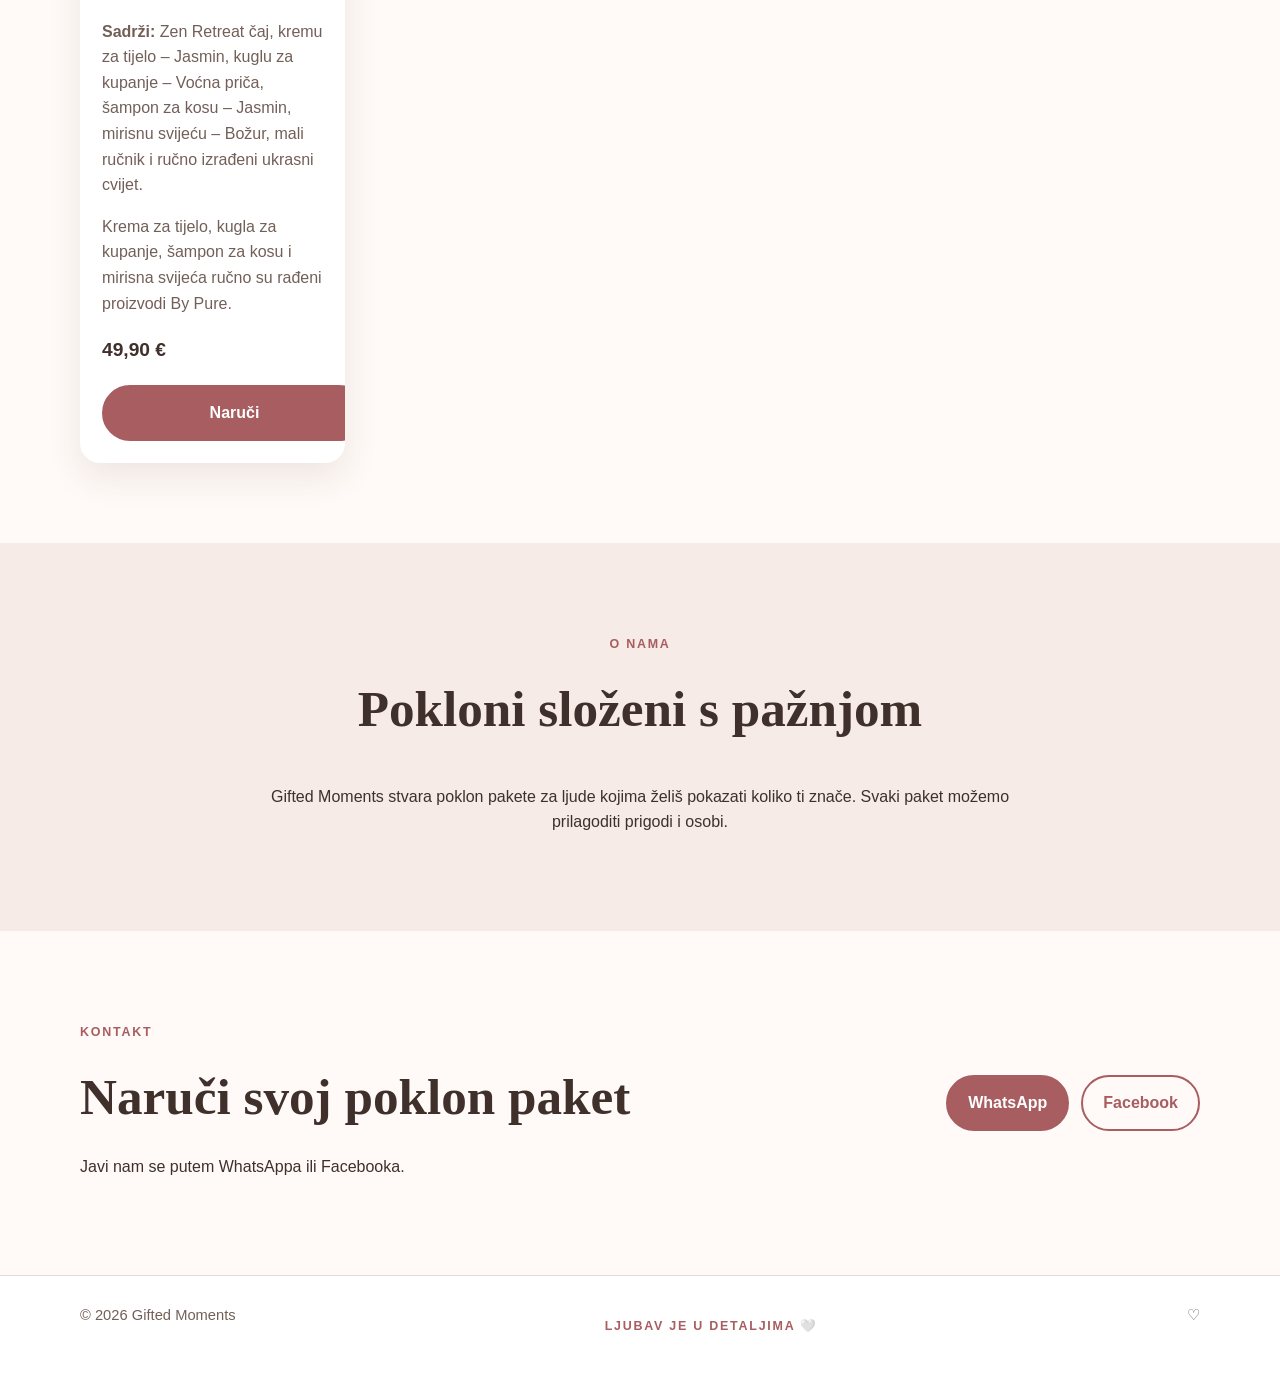
==== commit 4a8be47f: "Link Za njega category to its gallery" ====
--- a/index.html
+++ b/index.html
@@ -113,7 +113,7 @@
         <div class="product-body">
           <h3>🎁 Za njega</h3>
           <p>Pažljivo odabrani poklon paketi za njega, za rođendane i druge posebne prilike.</p>
-          <a class="btn small" href="index.html#kontakt">Pošalji upit</a>
+          <a class="btn small" href="za-njega.html">Pogledaj galeriju</a>
         </div>
       </article>
 
@@ -244,7 +244,7 @@
         <p>Javi nam se putem WhatsAppa ili Facebooka.</p>
       </div>
       <div class="contact-links">
-        <a class="btn" href="https://wa.me/385000000000" target="_blank">WhatsApp</a>
+        <a class="btn" href="https://wa.me/385953366332?text=Pozdrav%2C%20zanima%20me%20ponuda%20poklon%20paketa." target="_blank">WhatsApp</a>
         <a class="btn outline" href="https://www.facebook.com/share/1BZbxd3BE4/" target="_blank">Facebook</a>
       </div>
     </div>
